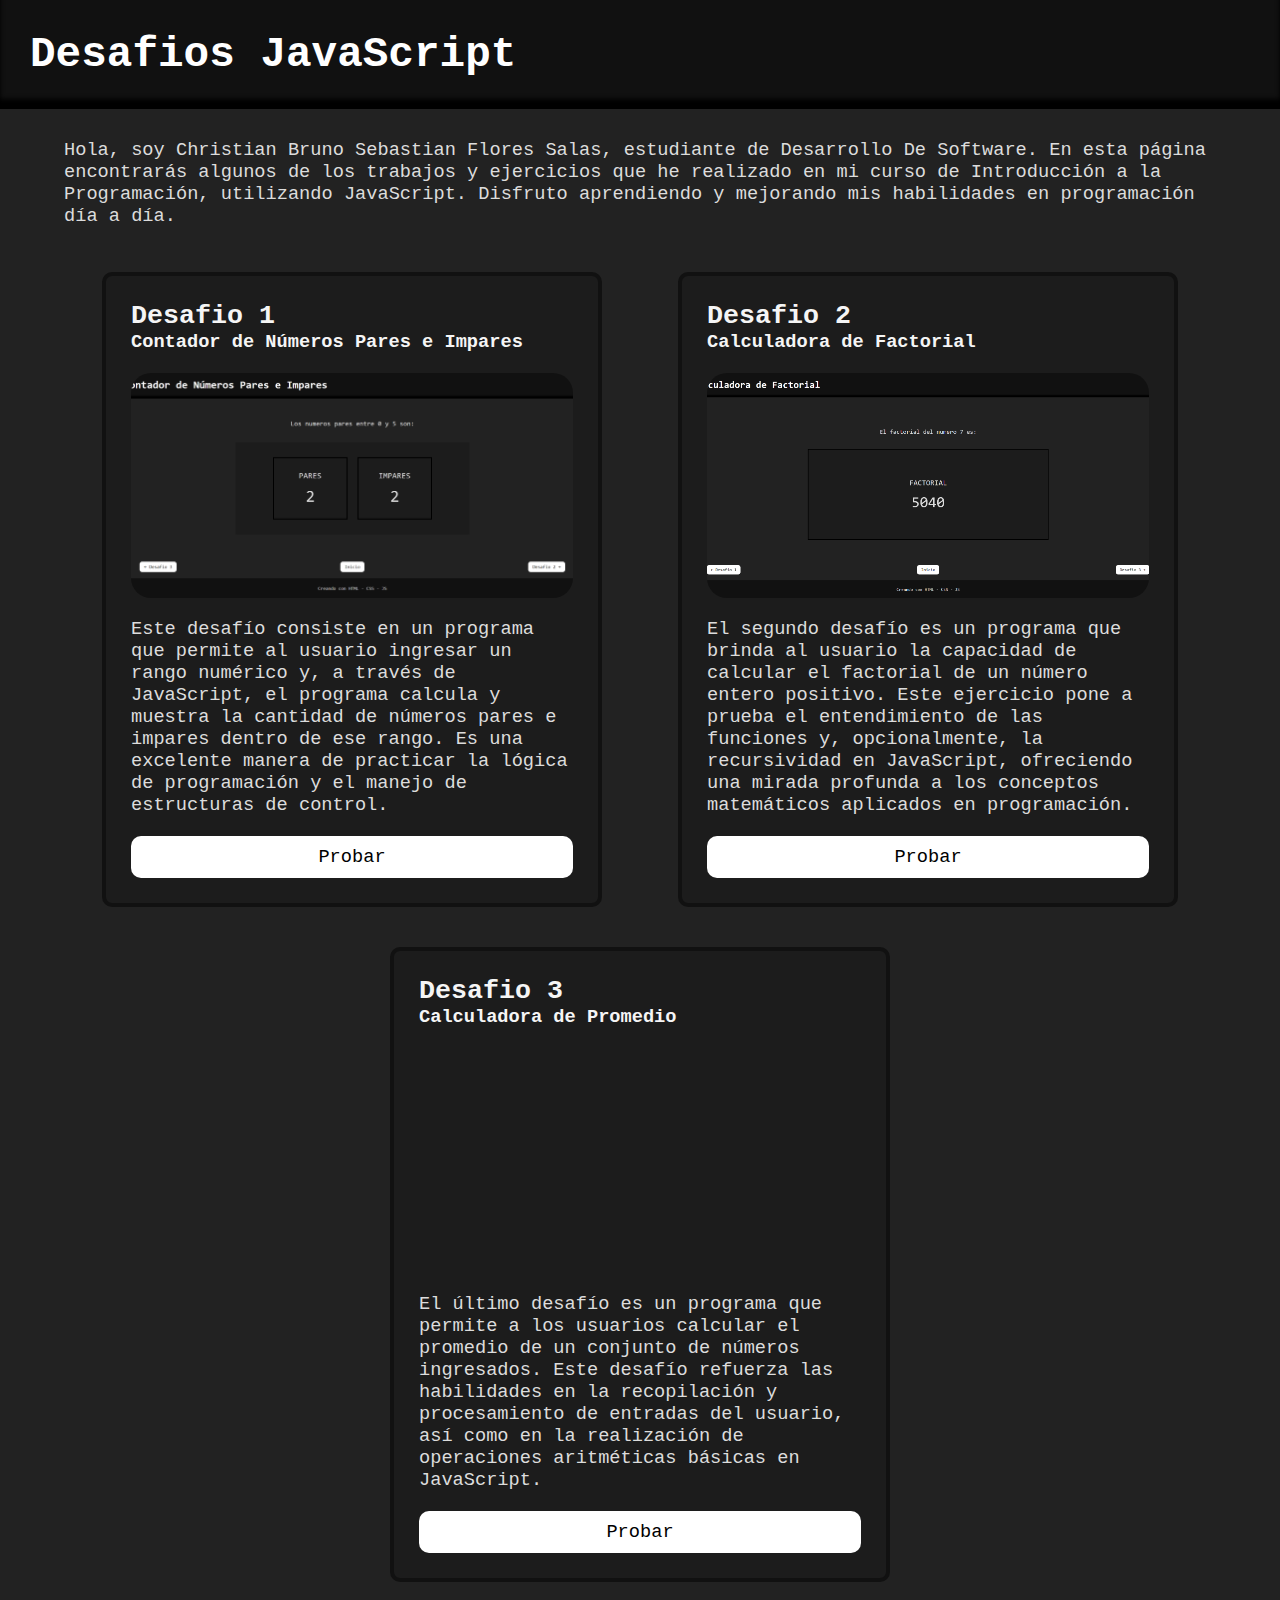
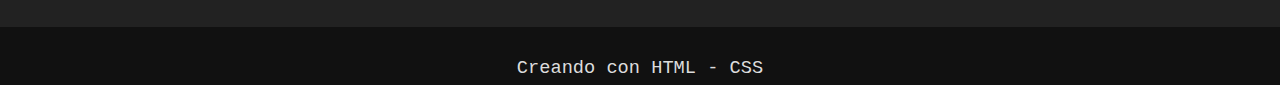
==== EV-P3/2768-EVP3-Flores-Salas-Christian-Bruno-Sebastian/index.html @ 01ef24a3 "Publicando mi Paginas" ====
<!DOCTYPE html>
<html lang="en">

<head>
    <meta charset="UTF-8">
    <meta name="viewport" content="width=device-width, initial-scale=1.0">
    <title>Desafios</title>
    <link href="https://fonts.googleapis.com/css2?family=Roboto+Mono:ital,wght@0,100..700;1,100..700&display=swap"
        rel="stylesheet">
    <link rel="stylesheet" href="./css/all.css">
    <link rel="stylesheet" href="./css/styles.css">
</head>

<body>
    <header> 
        <h1>Desafios JavaScript</h1>
    </header>
    <main>
        <div id="contenido">
            <p>
                Hola, soy Christian Bruno Sebastian Flores Salas, estudiante de Desarrollo De Software. En esta página
                encontrarás algunos de los trabajos y ejercicios que he realizado en mi curso de Introducción a la
                Programación, utilizando JavaScript. Disfruto aprendiendo y mejorando mis habilidades en programación
                día a
                día.
            </p>
            <div id="cards">
                <div class="card">
                    <div>
                        <h2>Desafio 1</h2>
                        <h3>Contador de Números Pares e Impares</h3>
                        <div id="imagen">
                            <img src="./img/Desafio1.png" alt="imagen desafio 1" width="100%" height="100%">
                        </div>
                        <p>
                            Este desafío consiste en un programa que permite al usuario ingresar un rango numérico y, a
                            través de JavaScript, el programa calcula y muestra la cantidad de números pares e impares
                            dentro de ese rango. Es una excelente manera de practicar la lógica de programación y el
                            manejo
                            de estructuras de control.
                        </p>
                    </div>
                    <a href="./Desafios/Desafio1/index.html">Probar</a>
                </div>
                <div class="card">
                    <div>
                        <h2>Desafio 2</h2>
                        <h3>Calculadora de Factorial</h3>

                        <div id="imagen">
                            <img src="./img/Desafio2.png" alt="imagen desafio 2" width="100%" height="100%">
                        </div>
                        <p>
                            El segundo desafío es un programa que brinda al usuario la capacidad de calcular el
                            factorial de
                            un número entero positivo. Este ejercicio pone a prueba el entendimiento de las funciones y,
                            opcionalmente, la recursividad en JavaScript, ofreciendo una mirada profunda a los conceptos
                            matemáticos aplicados en programación.
                        </p>
                    </div>
                    <a href="./Desafios/Desafio2/index.html">Probar</a>
                </div>
                <div class="card">
                    <div>
                        <h2>Desafio 3</h2>
                        <h3>Calculadora de Promedio</h3>
                        <div id="imagen">
                            <img src="" alt="">
                        </div>
                        <p>
                            El último desafío es un programa que permite a los usuarios calcular el promedio de un
                            conjunto
                            de
                            números ingresados. Este desafío refuerza las habilidades en la recopilación y procesamiento
                            de
                            entradas del usuario, así como en la realización de operaciones aritméticas básicas en
                            JavaScript.
                        </p>
                    </div>
                    <a href="./Desafios/Desafio1/index.html">Probar</a>
                </div>
            </div>
        </div>
    </main>
    <footer>
        <p>Creando con HTML - CSS</p>
    </footer>
</body>

</html>
---- EV-P3/2768-EVP3-Flores-Salas-Christian-Bruno-Sebastian/css/all.css ----
*{
    padding: 0;
    margin: 0;
    box-sizing: border-box;
}

body{
    font-family: monospace;
}

/* HEADER */

header{
    background-color: rgb(17, 17, 17);
    color: rgb(255, 255, 255);
    box-shadow: inset 0px -10px 5px 0px rgb(0, 0, 0);
}

header h1{
    padding: 30px;
    font-size: 32pt;
}

/* MAIN */

main{
    color: rgb(220, 220, 220);
    background-color: rgb(34, 34, 34);
}

main p{
    font-size: 14pt;
}

/* FOOTER */

footer{
    background-color: rgb(17, 17, 17);
    color: rgb(220, 220, 220);
    text-align: center;
}

footer p{
    font-size: 14pt;
    padding: 30px 0px;
}
---- EV-P3/2768-EVP3-Flores-Salas-Christian-Bruno-Sebastian/css/styles.css ----
/* MAIN */

main p{
    padding: 30px 0px 0px;
}

#contenido{
    width: 90%;
    margin: auto;
}

#cards{
    display: flex;
    justify-content: space-around;
    flex-wrap: wrap;
    padding: 25px 0px;
}

.card{
    display: flex;
    flex-direction: column;
    justify-content: space-between;

    width: 500px;
    padding: 25px;
    margin: 20px 0px;
    background-color: rgb(28, 28, 28);
    border: 4px solid rgb(17, 17, 17);
    border-radius: 10px;

    transition: all 500ms ease;
}

.card:hover{
    scale: 1.05;
}

.card h2, .card h3{
    color: whitesmoke;
    font-size: 14pt;
    font-weight: bold;
}

.card h2{
    font-size: 20pt;
}

#imagen{
    height: 225px;
    margin: 20px 0px;
    border-radius: 20px;
    overflow: hidden;
}

#imagen img{
    border-radius: 10px;
    object-fit: cover;

    transition: all 500ms ease;
}

#imagen img:hover{
    scale: 1.1;
}

.card p{
    padding: 0px;
}

.card a{
    display: block;
    width: 100%;
    background-color: white;
    color: black;
    text-decoration: none;
    text-align: center;
    font-size: 14pt;
    padding: 10px;
    border-radius: 10px;
    margin: 20px 0px 0px;

    transition: all 300ms ease;
}

.card a:hover{
    background-color: rgb(165, 165, 165);
    font-size: 15pt;
    font-weight: bold;
}
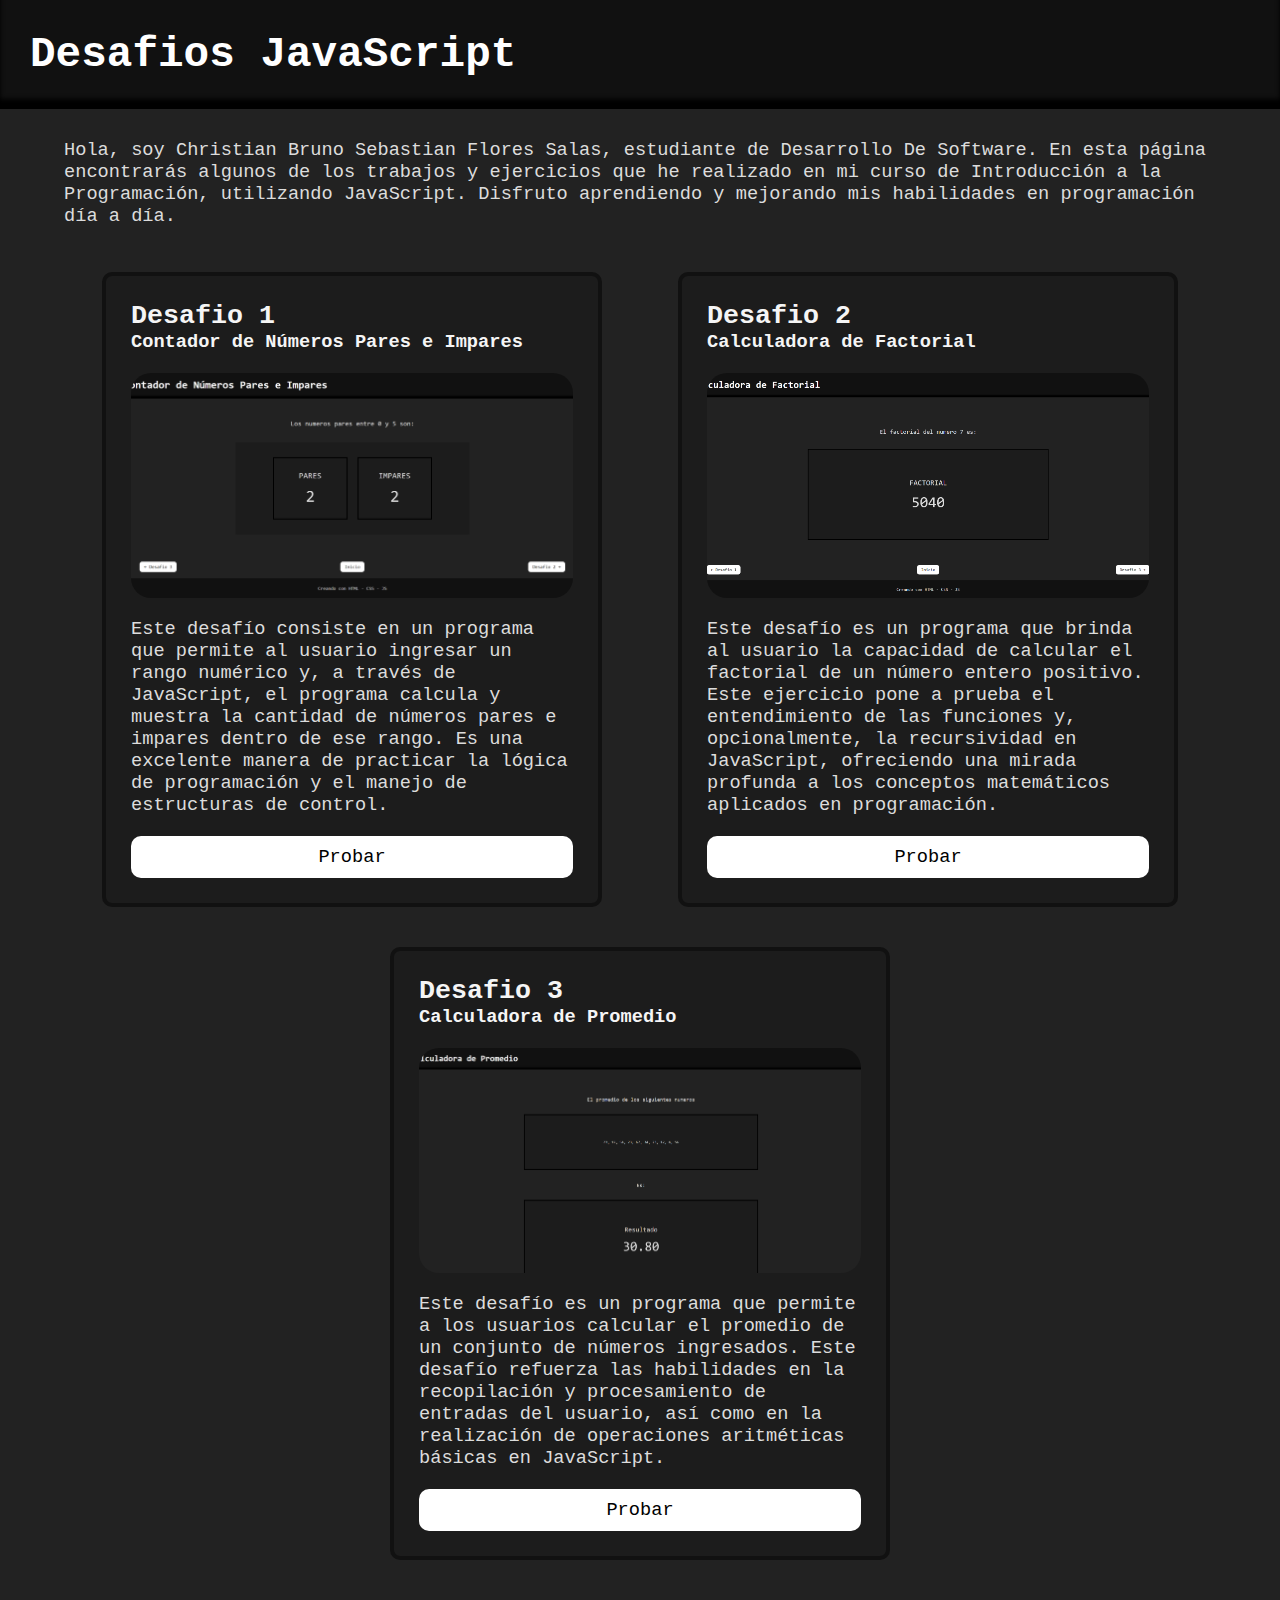
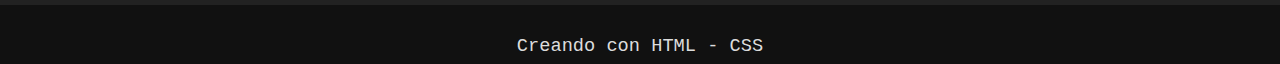
==== commit 1d6f73ea: "Agregando desafio 3 del EVP3" ====
--- a/EV-P3/2768-EVP3-Flores-Salas-Christian-Bruno-Sebastian/index.html
+++ b/EV-P3/2768-EVP3-Flores-Salas-Christian-Bruno-Sebastian/index.html
@@ -12,7 +12,7 @@
 </head>
 
 <body>
-    <header> 
+    <header>
         <h1>Desafios JavaScript</h1>
     </header>
     <main>
@@ -21,8 +21,7 @@
                 Hola, soy Christian Bruno Sebastian Flores Salas, estudiante de Desarrollo De Software. En esta página
                 encontrarás algunos de los trabajos y ejercicios que he realizado en mi curso de Introducción a la
                 Programación, utilizando JavaScript. Disfruto aprendiendo y mejorando mis habilidades en programación
-                día a
-                día.
+                día a día.
             </p>
             <div id="cards">
                 <div class="card">
@@ -36,8 +35,7 @@
                             Este desafío consiste en un programa que permite al usuario ingresar un rango numérico y, a
                             través de JavaScript, el programa calcula y muestra la cantidad de números pares e impares
                             dentro de ese rango. Es una excelente manera de practicar la lógica de programación y el
-                            manejo
-                            de estructuras de control.
+                            manejo de estructuras de control.
                         </p>
                     </div>
                     <a href="./Desafios/Desafio1/index.html">Probar</a>
@@ -51,9 +49,8 @@
                             <img src="./img/Desafio2.png" alt="imagen desafio 2" width="100%" height="100%">
                         </div>
                         <p>
-                            El segundo desafío es un programa que brinda al usuario la capacidad de calcular el
-                            factorial de
-                            un número entero positivo. Este ejercicio pone a prueba el entendimiento de las funciones y,
+                            Este desafío es un programa que brinda al usuario la capacidad de calcular el
+                            factorial de un número entero positivo. Este ejercicio pone a prueba el entendimiento de las funciones y,
                             opcionalmente, la recursividad en JavaScript, ofreciendo una mirada profunda a los conceptos
                             matemáticos aplicados en programación.
                         </p>
@@ -65,19 +62,14 @@
                         <h2>Desafio 3</h2>
                         <h3>Calculadora de Promedio</h3>
                         <div id="imagen">
-                            <img src="" alt="">
+                            <img src="./img/Desafio3.png" alt="imagen desafio 3" width="100%" height="100%">
                         </div>
                         <p>
-                            El último desafío es un programa que permite a los usuarios calcular el promedio de un
-                            conjunto
-                            de
-                            números ingresados. Este desafío refuerza las habilidades en la recopilación y procesamiento
-                            de
-                            entradas del usuario, así como en la realización de operaciones aritméticas básicas en
-                            JavaScript.
+                            Este desafío es un programa que permite a los usuarios calcular el promedio de un
+                            conjunto de números ingresados. Este desafío refuerza las habilidades en la recopilación y procesamiento de entradas del usuario, así como en la realización de operaciones aritméticas básicas en JavaScript.
                         </p>
                     </div>
-                    <a href="./Desafios/Desafio1/index.html">Probar</a>
+                    <a href="./Desafios/Desafio3/index.html">Probar</a>
                 </div>
             </div>
         </div>
